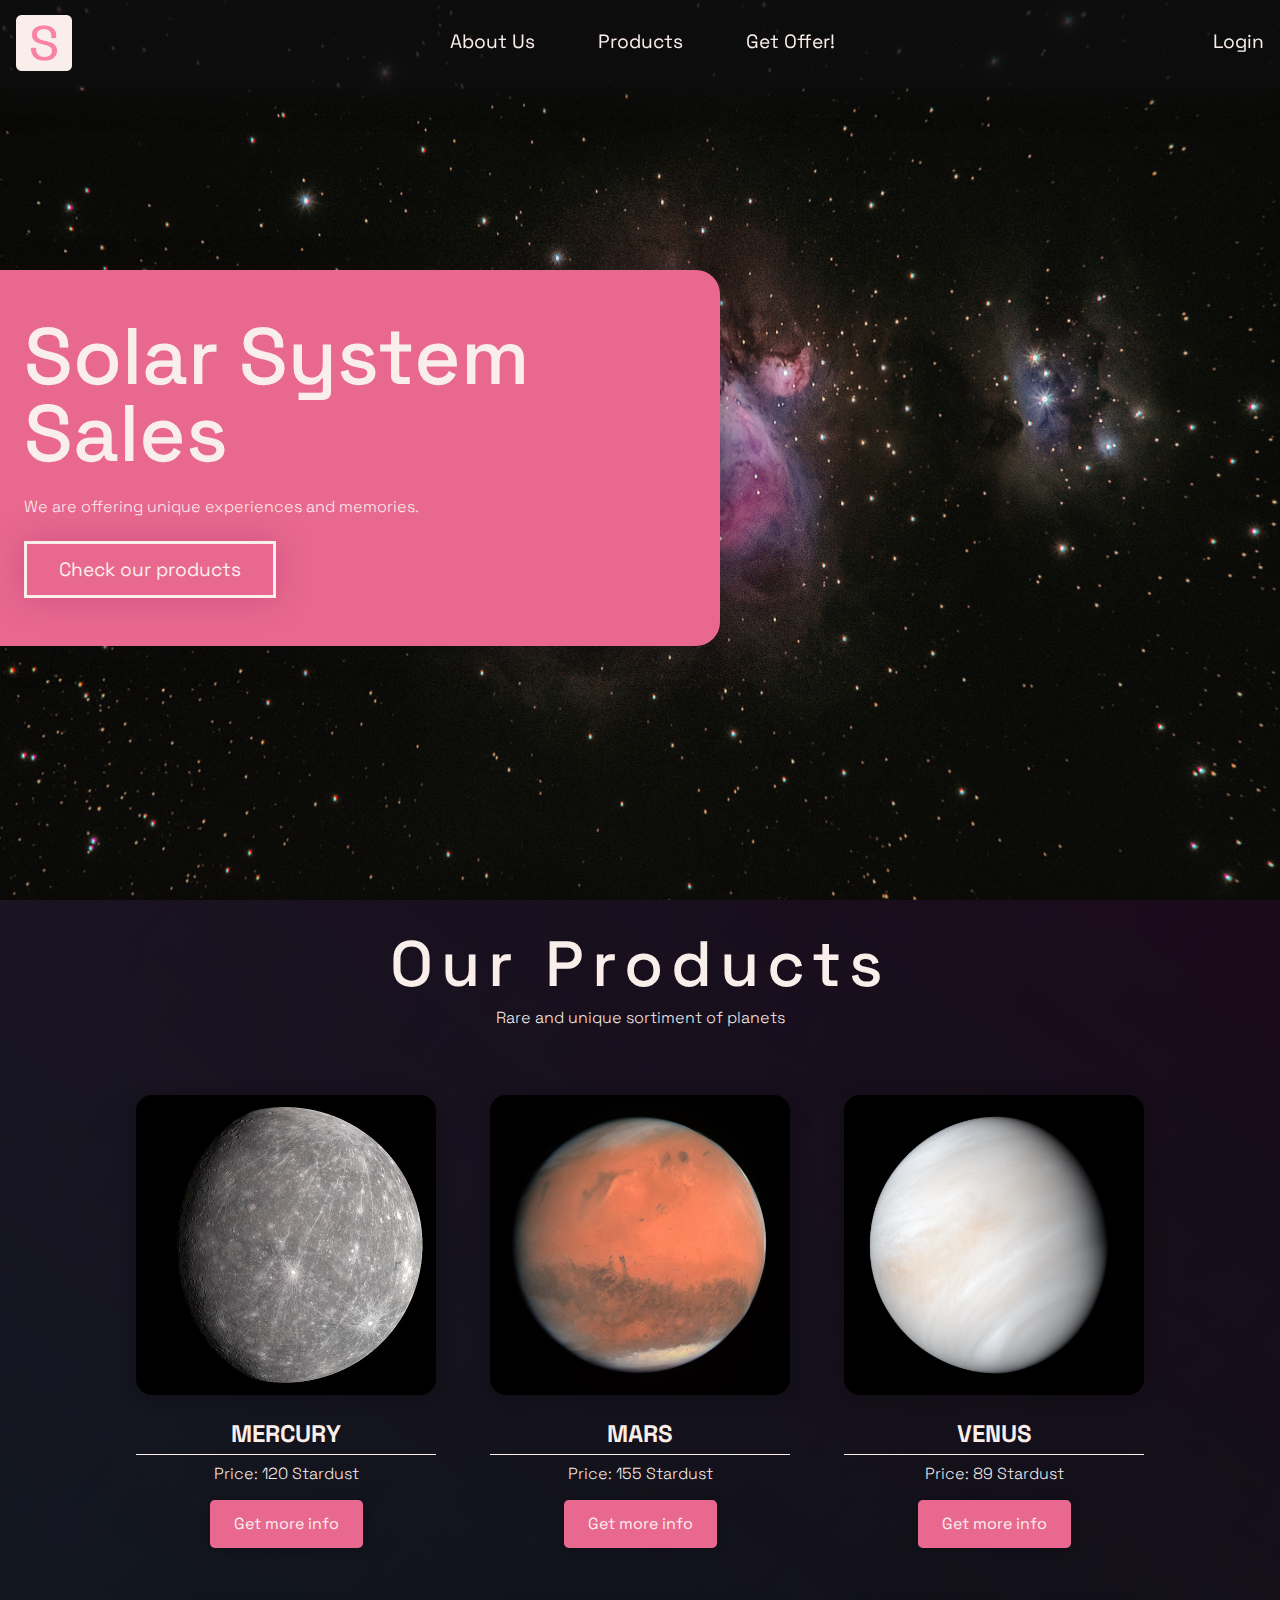
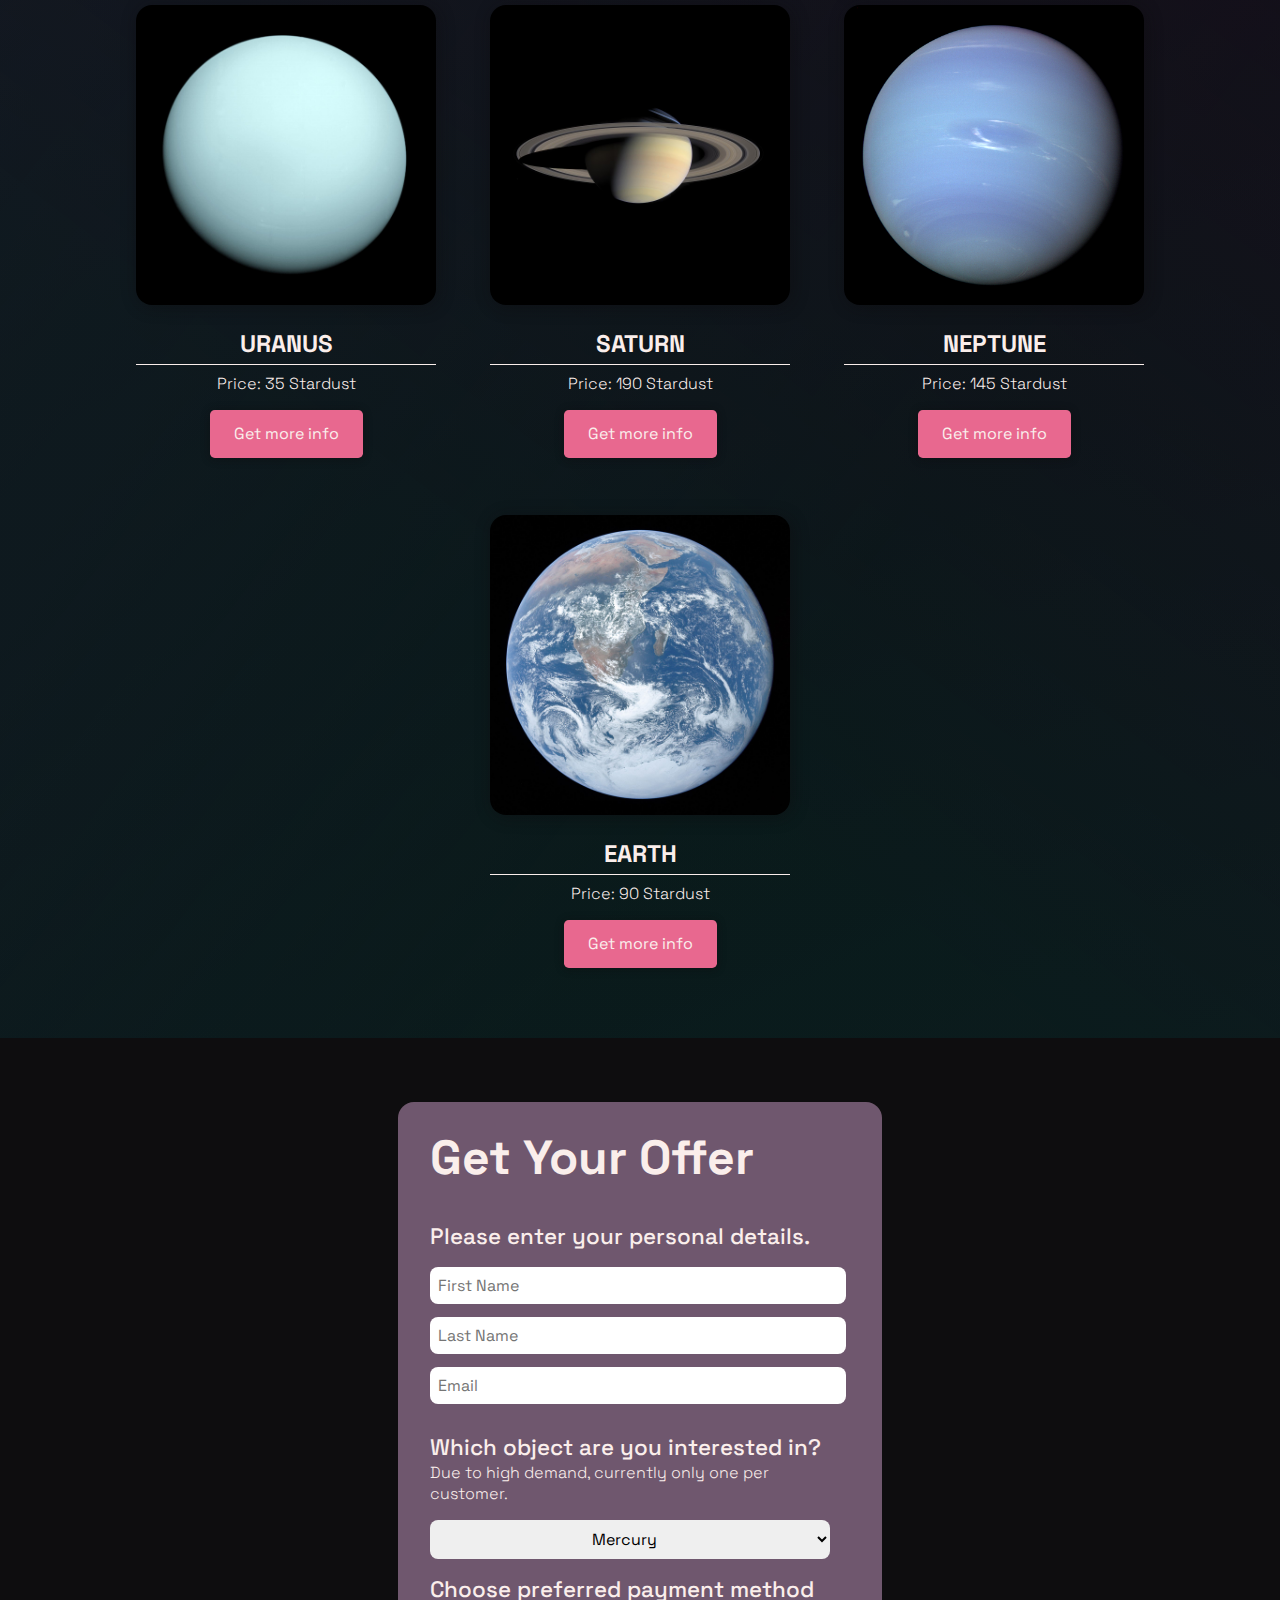
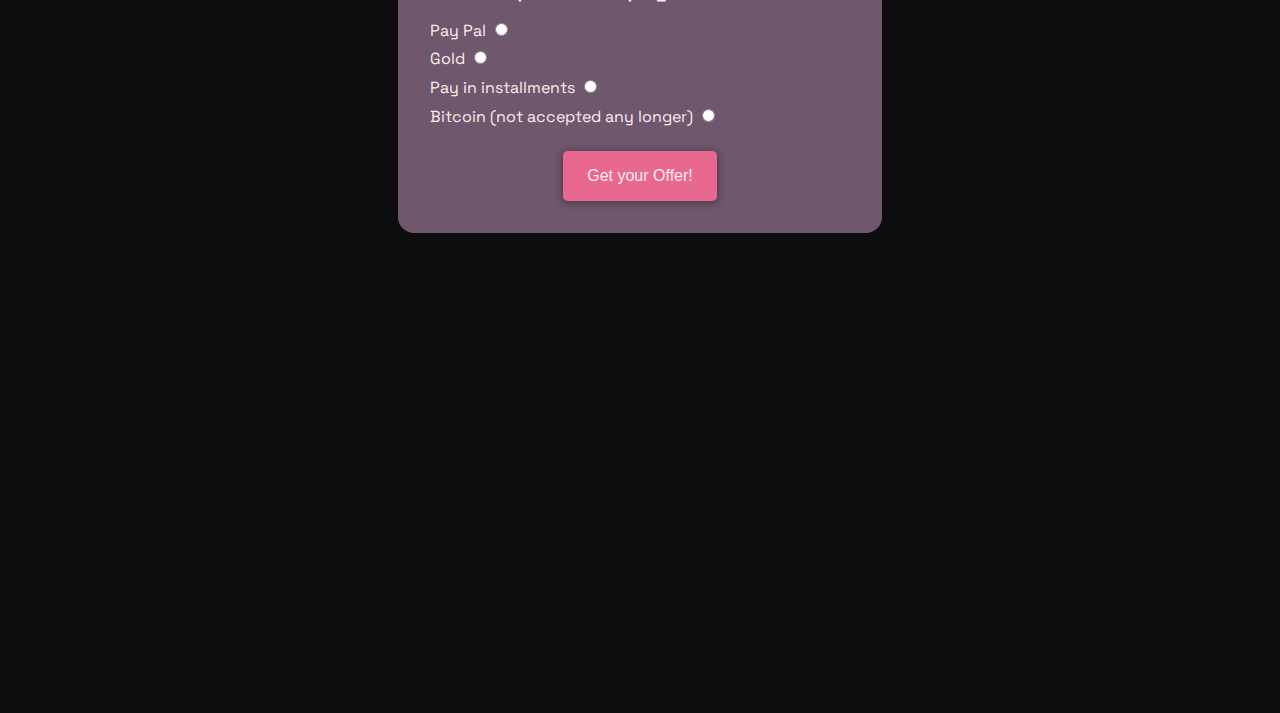
==== index.html @ cb99acc4 "files added" ====
<!DOCTYPE html>
<html lang="en">
<head>
  <meta charset="UTF-8">
  <meta http-equiv="X-UA-Compatible" content="IE=edge">
  <meta name="viewport" content="width=device-width, initial-scale=1.0">
  <link rel="preconnect" href="https://fonts.googleapis.com"><link rel="preconnect" href="https://fonts.gstatic.com" crossorigin><link href="https://fonts.googleapis.com/css2?family=Space+Grotesk:wght@300;500;700&display=swap" rel="stylesheet">
  <link rel="stylesheet" href="styles/reset.css">
  <link rel="stylesheet" href="styles/shared.css">
  <link rel="stylesheet" href="styles/styles.css">
  <link rel="icon" type="image/x-icon" href="images/favicon.ico">
  <title>Solar System Sales</title>
</head>
<body>
  <Header>
    <nav id="nav-bar">
        <a href="#" ><img src="images/logo.png" id="logo" alt="Solar Soystem Sales Logo and home button"></a>
        <section>
          <a href="about.html" class="nav-text">About Us</a>
          <a href="#product-section" class="nav-text disappear">Products</a>
          <a href="#offer-form" class="nav-text">Get Offer!</a>
        </section>
        <a href="members.html" class="nav-text">Login</a>
    </nav>
  </Header>


  <main>
    <section id="hero-section">
      <div id="hero-img">
      </div>
      <div id="hero-text">
        <h1>Solar System Sales</h1>
        <p>We are offering unique experiences and memories.</p>
        <a href="#product-section" class="btn">Check our products</a>
      </div>
    </section>

    <section id="product-section">
      <h2>Our Products</h2>
      <p>Rare and unique sortiment of planets</p>
      <div id="planet-layout">
        <div class="planet-card">
          <img src="images/Mercury.jpg" alt="Planet Mercury">
          <h3>Mercury</h3>
          <p>Price: 120 Stardust</p>
          <a href="https://solarsystem.nasa.gov/planets/mercury/overview/"class="small-btn" target="_blank">Get more info</a>
        </div>
        <div class="planet-card">
          <img src="images/Mars.jpg" alt="Planet Mars">
          <h3>Mars</h3>
          <p>Price: 155 Stardust</p>
          <a href="https://solarsystem.nasa.gov/planets/mars/overview/"class="small-btn" target="_blank">Get more info</a>
        </div>
        <div class="planet-card">
          <img src="images/Venus.jpg" alt="Planet Venus">
          <h3>Venus</h3>
          <p>Price: 89 Stardust</p>
          <a href="https://solarsystem.nasa.gov/planets/venus/overview/"class="small-btn" target="_blank">Get more info</a>
        </div>
        <div class="planet-card">
          <img src="images/Uranus.jpg" alt="Planet Uranus">
          <h3>Uranus</h3>
          <p>Price: 35 Stardust</p>
          <a href="https://solarsystem.nasa.gov/planets/uranus/overview/"class="small-btn" target="_blank">Get more info</a>
        </div>
        <div class="planet-card">
          <img src="images/Saturn.jpg" alt="Planet Saturn">
          <h3>Saturn</h3>
          <p>Price: 190 Stardust</p>
          <a href="https://solarsystem.nasa.gov/planets/saturn/overview/"class="small-btn" target="_blank">Get more info</a>
        </div>
        <div class="planet-card">
          <img src="images/Neptune.jpg" alt="Planet Neptune">
          <h3>Neptune</h3>
          <p>Price: 145 Stardust</p>
          <a href="https://solarsystem.nasa.gov/planets/neptune/overview/"class="small-btn" target="_blank">Get more info</a>
        </div>
        <div class="planet-card">
          <img src="images/Earth.jpg" alt="Planet Earth">
          <h3>Earth</h3>
          <p>Price: 90 Stardust</p>
          <a href="https://solarsystem.nasa.gov/planets/earth/overview/"class="small-btn" target="_blank">Get more info</a>
        </div>
      </div>
    </section>
  </main>


  <footer>
    <form action="/purchase" id="offer-form">
      <h4>Get Your Offer</h4>
      <section id="pers-info-section">
        <h3>Please enter your personal details.</h3>
        <label for="first-name-input" class="hidden">First Name</label>
        <input
          type="text"
          name="first-name"
          id="first-name-input"
          minlength="3"
          maxlength="20"
          placeholder="First Name"
          required
          class="text-input"
        />
        <label for="last-name-input" class="hidden">Last Name</label>
        <input
          type="text"
          name="last-name"
          id="last-name-input"
          minlength="3"
          maxlength="20"
          placeholder="Last Name"
          required
          class="text-input"
        />
  
        <label for="email-name-input" class="hidden">Email</label>
        <input
          type="email"
          name="email"
          id="email-input"
          placeholder="Email"
          required
          class="text-input"
        />
      </section>

      <h3>Which object are you interested in?</h3>
      <p>Due to high demand, currently only one per customer.</p>

      <label for="planet-selector" class="hidden"
        >Choice of object</label>
      <select name="planet" id="planet-selector" class="text-input">
        <option value="mercury">Mercury</option>
        <option value="venus">Venus</option>
        <option value="earth">Earth</option>
        <option value="mars">Mars</option>
        <option value="jupiter">Jupiter</option>
        <option value="saturn">Saturn</option>
        <option value="uranus">Uranus</option>
        <option value="Neptune">Neptune</option>
      </select>

      <h3>Choose preferred payment method</h3>

      <div>
        <label for="pay-pal">Pay Pal</label>
        <input type="radio" name="pay-method" id="pay-pal" />
      </div>
      <div>
        <label for="gold">Gold</label>
        <input type="radio" name="pay-method" id="gold" />
      </div>
      <div>
        <label for="installments">Pay in installments </label>
        <input type="radio" name="pay-method" id="installments" />
      </div>
      <div>
        <label for="btc">Bitcoin (not accepted any longer)</label>
        <input type="radio" name="pay-method" id="btc" />
      </div>
      <div class="center">
        <button class="small-btn">Get your Offer!</button>
      </div>
    </form>

  </footer>
</body>
</html>
---- styles/shared.css ----
html {
  --prim-color-500: #e8688f;
  --sec-color-500: #faeeeb;
  --dark-color-500: #0e0d0f;
  --dark-color-500-80: #0e0d0fce;
  --dark-color-500-50: #0e0d0f7c;

  --rainbow-1: #64ffe5;
  --rainbow-2: #ffaa79;
  --rainbow-3: #ff8ae2;
  --rainbow-4: #f7ec73;
}

body {
  font-family: 'Space Grotesk', sans-serif;
  background-color: var(--dark-color-500); 
  color: var(--sec-color-500);
}

nav{
  z-index: 1;
  position: fixed;
  top: 0;
  width: calc(100% - 2rem);
  display: flex;
  justify-content:space-between;
  align-items:center;
  background-color: var(--dark-color-500-80);
  box-shadow: 0 8px 30px var(--dark-color-500-80);
  height: 5.5rem;
  padding: 0 1rem;
}

.nav-text {
  text-decoration: none;
  color: var(--sec-color-500);
  font-size: 1.2rem;
  transition: 0.3s;
  border-bottom: 5px solid transparent;
}

.nav-text:hover {
color: var(--prim-color-500);
border-bottom: 5px solid var(--prim-color-500);
cursor: pointer;
}

#logo {
  width: 3.5rem;
  height: 3.5rem;
}


#logo:hover {
  border-bottom: 0px solid transparent;
}


#nav-bar section {
display: flex;
justify-content: space-evenly;
flex: 1;
max-width: 32rem;
}


h1 {
  font: 500 5rem "Space Grotesk";
  margin: 1.5rem 0;
  line-height: 4.8rem;
}

p {
  font: 300 1rem "Space Grotesk";
}

.large-p {
  font-size: 1.2rem;
  margin: 1.5rem 0;
}

.small-btn {
  display: inline-block;
  text-decoration: none;
  padding: 1rem 1.5rem;
  background-color: var(--prim-color-500);
  color: var(--sec-color-500);
  border-style: none;
  margin-top: 1rem;
  font-size: 1rem;
  border-radius: 0.3rem;
  box-shadow: 0 1px 8px var(--dark-color-500-50);
  transition: .7s;
  cursor: pointer;
}

.small-btn:hover {
  background-image: linear-gradient(90deg, var(--rainbow-1) 0%, var(--rainbow-2) 49%, var(--rainbow-3) 80%, var(--rainbow-4) 100%);
}

.text-input {
  font: inherit;
  padding: 0.5rem;
  width: 100%;
  max-width: 400px ;
  border-style: none;
  border-radius: 0.5rem;
}

.text-input:focus{
  border: 2px solid var(--prim-color-500);
}

.text-input:hover{
  background-color: rgb(217, 227, 236);
}

.hidden {
  display: none;
}

@media (max-width: 574px) {
  h1 {
    font-size: 4rem;
    line-height: 3.8rem;
  }

  .disappear {
    display: none;
  }
}
---- styles/styles.css ----
#hero-section {
 height: 100vh;
 min-height: 500px;
}

/* why does the hero image need a height? */
#hero-img {
  height: 100vh;
  min-height: 500px;
  background-image: url("../images/universe.jpg");
  background-size: cover; 
}


#hero-text {
  padding: 1.5rem 6rem 1.5rem 1.5rem ;
  color: var(--sec-color-500);
  position: relative;
  width: 60%;
  min-width: 200px;
  max-width: 600px;
  border-radius: 0 1.5rem 1.5rem 0;
  background-color: var(--prim-color-500) ;
  box-shadow: 5px 5px 32px 2px var(--dark-color-500-50);
  top: -70%
}

.btn {
  box-sizing: border-box;
  margin: 1.5rem 0.3rem 1.5rem 0;
  display: inline-block;
  padding: 1rem 2rem;
  color: var(--sec-color-500);
  text-decoration: none;
  font-size: 1.2em;
  border: 3px solid var(--sec-color-500);
  box-shadow: 0 0 32px 1px rgba(169, 53, 121, 0.4);
  transition: 0.3s;
}


.btn:hover {
  color: var(--dark-color-500);
  border-color: transparent;
  background-image: linear-gradient(90deg, var(--rainbow-1) 0%, var(--rainbow-2) 49%, var(--rainbow-3) 80%, var(--rainbow-4) 100%);
  transform: translateY(3px);
  animation: slidebg 5s linear 2s infinite alternate;
}


h2 {
  font-weight: 500;
  font-size: 4rem;
  letter-spacing: 0.5rem;
  text-align: center;
  padding: 2rem 0 0.7rem 0;
}


/* ------------product section------------- */

#product-section {
  background: linear-gradient(
      217deg,rgba(27, 6, 26, 0.8),rgba(2, 18, 24, 0.566) 70.71%), linear-gradient(127deg, rgb(44, 38, 53), rgba(16, 35, 16, 0.608) 70.71%),
    linear-gradient(336deg, rgba(36, 58, 80, 0.8), rgba(10, 10, 57, 0.246) 70.71%);
}


#product-section p {
  text-align: center;
  font-weight: 300;
}

#planet-layout {
  display:flex;
  flex-wrap: wrap;
  justify-content: center;
  padding:  1rem 0 4rem 0;
}



.planet-card {
  width: 300px;
  height: 408px;
  text-align: center;
  padding: 1rem;
  margin: 2rem 0.5rem;
  border-radius: 1rem;
  border: 3px solid transparent;
  transition: 0.1s;
}

.planet-card:hover {
  border: 3px solid var(--prim-color-500);
  background-color: rgb(28, 28, 28);
  transform: translateY(3px);
}

.planet-card img {
  width: inherit;
  max-height: 300px;
  border-radius: 1rem;
  box-shadow: 2px 2px 16px var(--dark-color-500-50);
  margin-bottom: 1.5rem;
}

.planet-card h3 {
  font-size: 1.5rem;
  font-weight: 700;
  text-transform: uppercase;
  border-bottom: 0.2px solid var(--sec-color-500);
  padding-bottom: 0.5rem;
  margin-bottom: 0.5rem;
}


@media (max-width: 574px){
  .planet-card {
    max-width: 240px;
    margin: 0.5rem 0.5rem;
  }
  .planet-card img {
    max-height: 240px;
    max-width: 240px;
  }
}

/*------------- Get our offer form --------------- */

footer {
  background-color: var(--dark-color-500);
  padding: 4rem 0 0 0;
}

#offer-form {
  width: 50%;
  min-width: 300px;
  max-width: 420px ;
  margin: 0 auto 30rem auto;
  padding: 2rem;
  border-radius: 1rem;
  background-color: rgba(136, 106, 134, 0.8);
}

#pers-info-section {
  display: flex;
  flex-direction: column;
}

#planet-selector {
  padding: 0.5rem;
  text-align: center;
}
form h3 {
  margin: 1rem 0;
  font: 500 1.4rem "Space Grotesk";
}


h4 {
  font-size: 3rem;
  font-weight: 700;
  margin-bottom: 1.5rem;
}

footer p {
  font: 300 1rem "Space Grotesk";

  margin: -1rem 0 1rem 0;
 }

footer input {
  margin-bottom: 0.8rem;
}


footer label:hover {
  background-color: #9287a7;
}

.center {
  display: flex;
  justify-content: center;
}
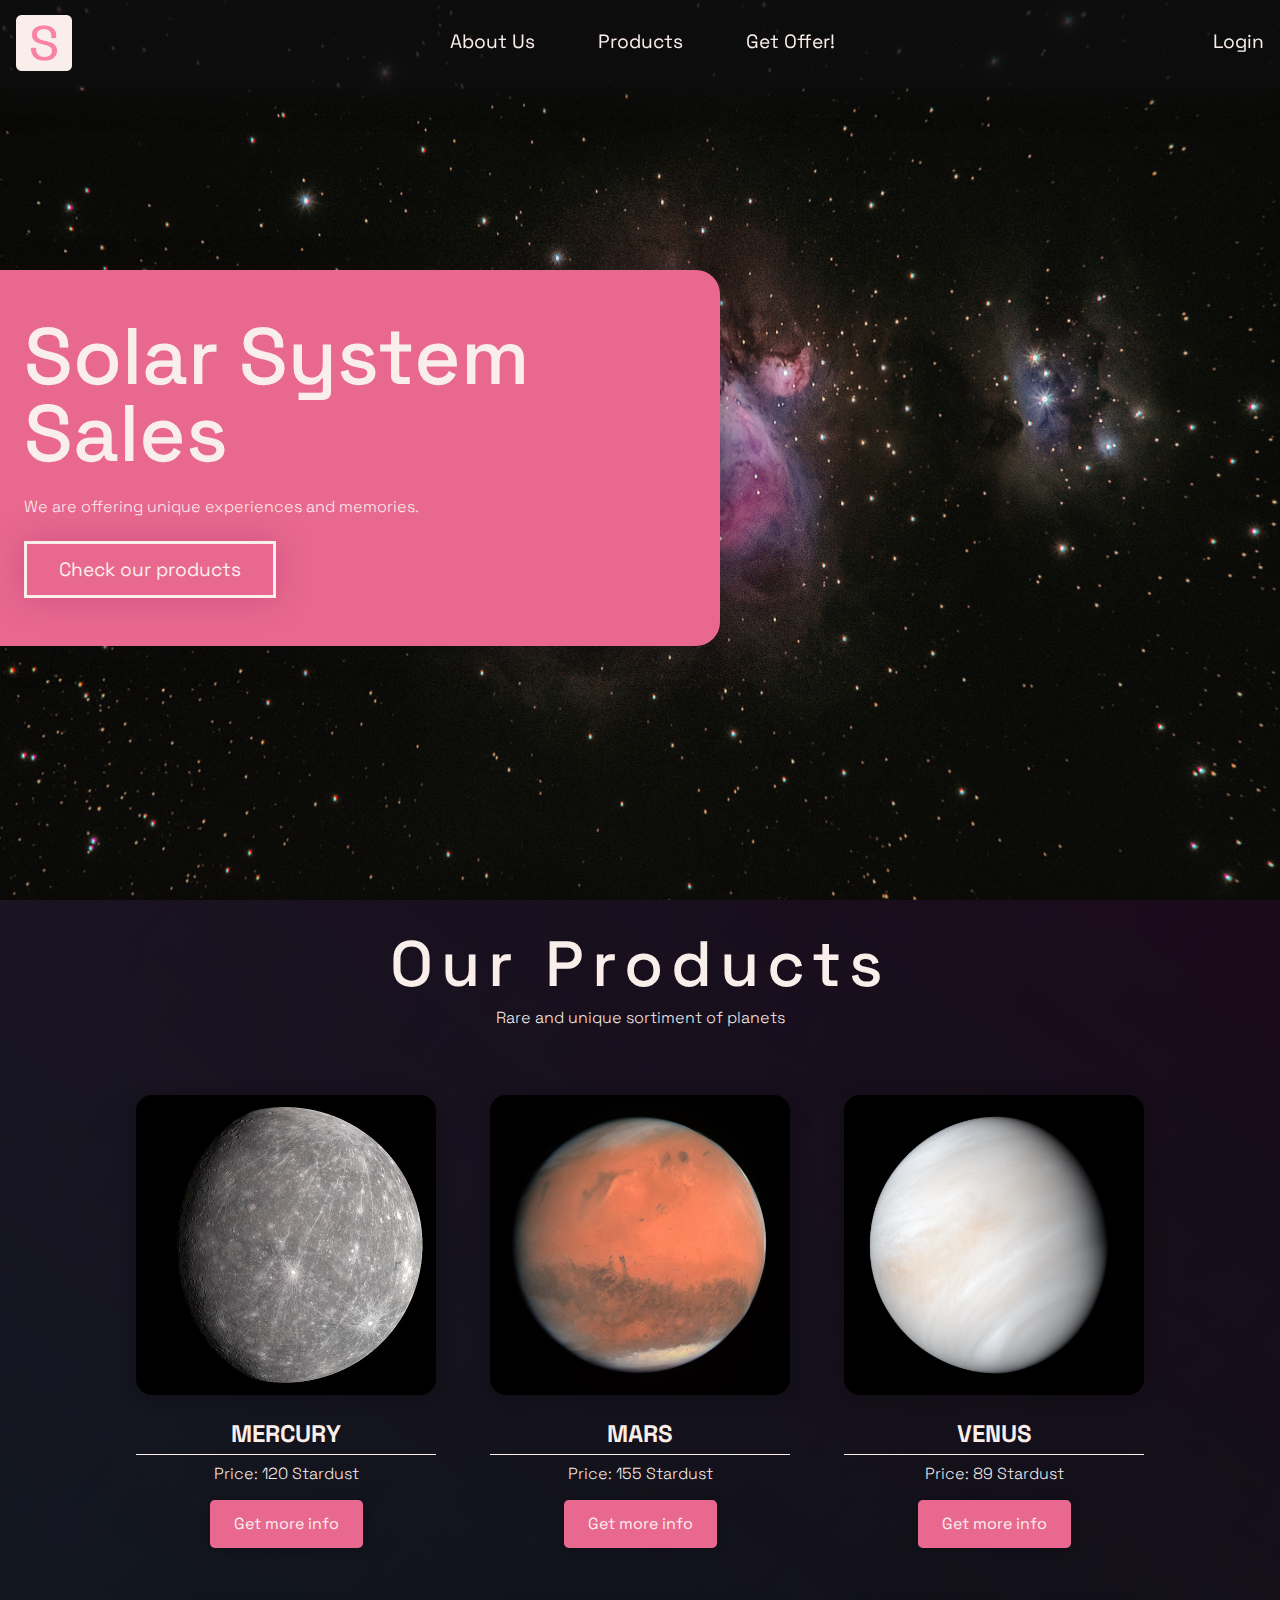
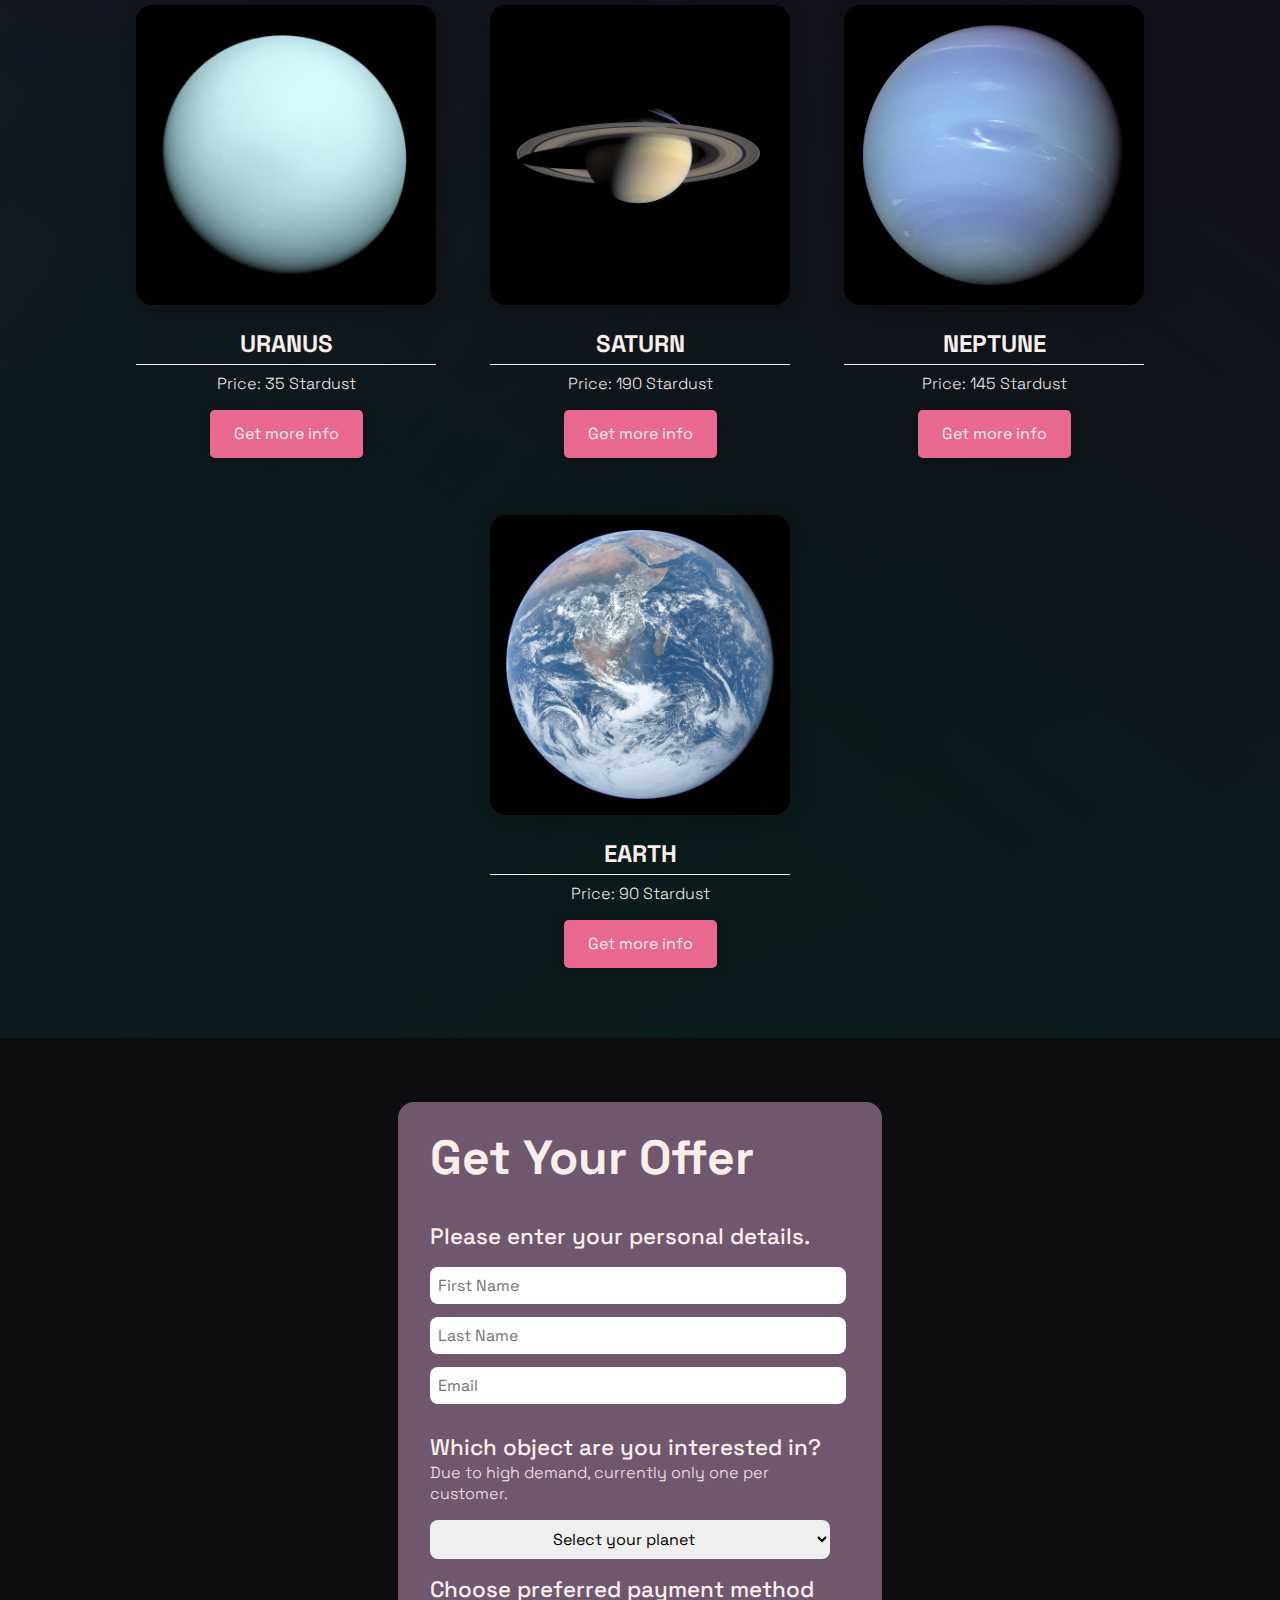
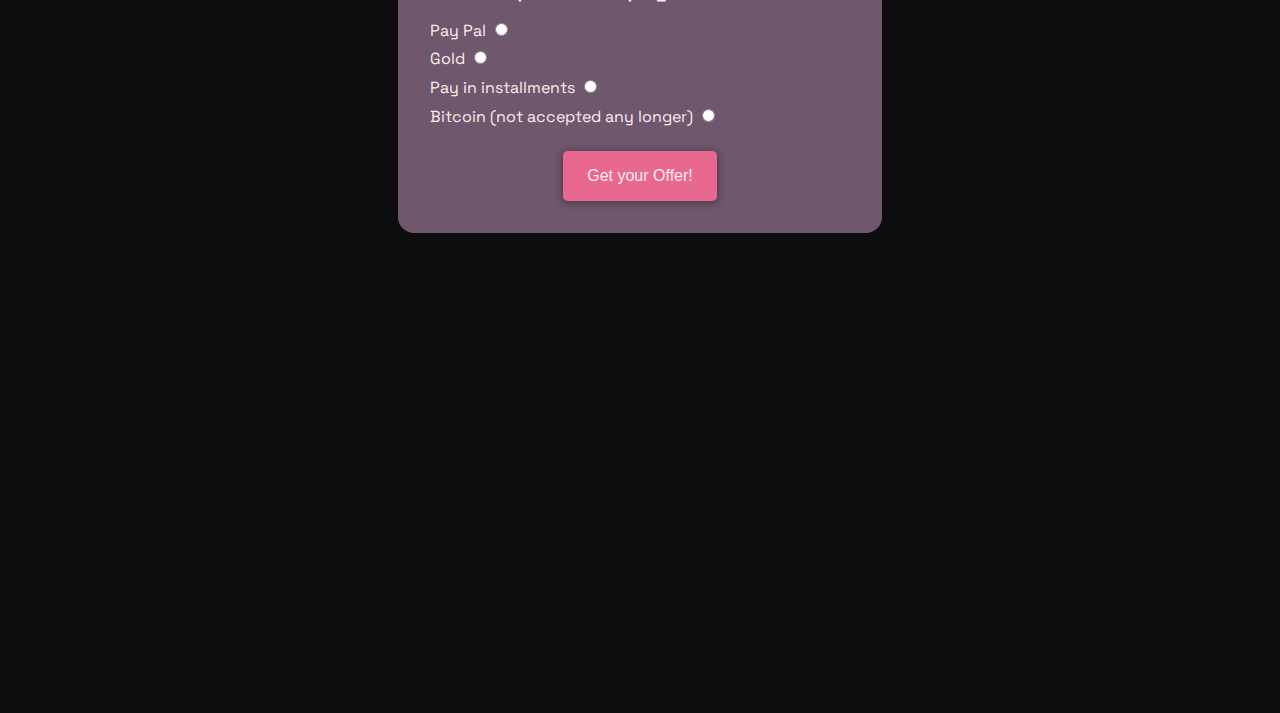
==== commit 8620f74e: "added script.js to validate the Offer Form and modified index.html and style.css" ====
--- a/index.html
+++ b/index.html
@@ -87,84 +87,90 @@
   </main>
 
 
-  <footer>
-    <form action="/purchase" id="offer-form">
-      <h4>Get Your Offer</h4>
-      <section id="pers-info-section">
-        <h3>Please enter your personal details.</h3>
-        <label for="first-name-input" class="hidden">First Name</label>
-        <input
-          type="text"
-          name="first-name"
-          id="first-name-input"
-          minlength="3"
-          maxlength="20"
-          placeholder="First Name"
-          required
-          class="text-input"
-        />
-        <label for="last-name-input" class="hidden">Last Name</label>
-        <input
-          type="text"
-          name="last-name"
-          id="last-name-input"
-          minlength="3"
-          maxlength="20"
-          placeholder="Last Name"
-          required
-          class="text-input"
-        />
-  
-        <label for="email-name-input" class="hidden">Email</label>
-        <input
-          type="email"
-          name="email"
-          id="email-input"
-          placeholder="Email"
-          required
-          class="text-input"
-        />
-      </section>
+ <footer>
+      <div class="offer-container">
+        <form action="/purchase" id="offer-form">
+          <h4>Get Your Offer</h4>
+          <section id="pers-info-section">
+            <h3>Please enter your personal details.</h3>
+            <div class="input-field">
+              <label for="first-name-input" class="hidden">First Name</label>
+              <input
+                type="text"
+                name="first-name"
+                id="first-name-input"
+                placeholder="First Name"
+                class="text-input"
+              />
+              <span class="errorMessage"></span>
+            </div>
+            <div class="input-field">
+              <label for="last-name-input" class="hidden">Last Name</label>
+              <input
+                type="text"
+                name="last-name"
+                id="last-name-input"
+                placeholder="Last Name"
+                class="text-input"
+              />
+              <span class="errorMessage"></span>
+            </div>
+            <div class="input-field">
+              <label for="email-name-input" class="hidden">Email</label>
+              <input
+                type="email"
+                name="email"
+                id="email-input"
+                placeholder="Email"
+                class="text-input"
+              />
+              <span class="errorMessage"></span>
+            </div>
+          </section>
 
-      <h3>Which object are you interested in?</h3>
-      <p>Due to high demand, currently only one per customer.</p>
-
-      <label for="planet-selector" class="hidden"
-        >Choice of object</label>
-      <select name="planet" id="planet-selector" class="text-input">
-        <option value="mercury">Mercury</option>
-        <option value="venus">Venus</option>
-        <option value="earth">Earth</option>
-        <option value="mars">Mars</option>
-        <option value="jupiter">Jupiter</option>
-        <option value="saturn">Saturn</option>
-        <option value="uranus">Uranus</option>
-        <option value="Neptune">Neptune</option>
-      </select>
-
-      <h3>Choose preferred payment method</h3>
-
-      <div>
-        <label for="pay-pal">Pay Pal</label>
-        <input type="radio" name="pay-method" id="pay-pal" />
+          <h3>Which object are you interested in?</h3>
+          <p>Due to high demand, currently only one per customer.</p>
+          <div class="input-field">
+            <label for="planet-selector" class="hidden">Choice of object</label>
+            <select name="planet" id="planet-selector" class="text-input">
+              <option value="noSelection">Select your planet</option>
+              <option value="mercury">Mercury</option>
+              <option value="venus">Venus</option>
+              <option value="earth">Earth</option>
+              <option value="mars">Mars</option>
+              <option value="jupiter">Jupiter</option>
+              <option value="saturn">Saturn</option>
+              <option value="uranus">Uranus</option>
+              <option value="Neptune">Neptune</option>
+            </select>
+            <span class="errorMessage"></span>
+          </div>
+          <h3>Choose preferred payment method</h3>
+          <div class="input-field">
+            <div>
+              <label for="pay-pal">Pay Pal</label>
+              <input type="radio" name="pay-method" id="pay-pal" />
+            </div>
+            <div>
+              <label for="gold">Gold</label>
+              <input type="radio" name="pay-method" id="gold" />
+            </div>
+            <div>
+              <label for="installments">Pay in installments </label>
+              <input type="radio" name="pay-method" id="installments" />
+            </div>
+            <div>
+              <label for="btc">Bitcoin (not accepted any longer)</label>
+              <input type="radio" name="pay-method" id="btc" />
+            </div>
+            <span id="pay-method-error" class="errorMessage"></span>
+          </div>
+          <div class="center">
+            <button type="submit" class="small-btn">Get your Offer!</button>
+          </div>
+        </form>
       </div>
-      <div>
-        <label for="gold">Gold</label>
-        <input type="radio" name="pay-method" id="gold" />
-      </div>
-      <div>
-        <label for="installments">Pay in installments </label>
-        <input type="radio" name="pay-method" id="installments" />
-      </div>
-      <div>
-        <label for="btc">Bitcoin (not accepted any longer)</label>
-        <input type="radio" name="pay-method" id="btc" />
-      </div>
-      <div class="center">
-        <button class="small-btn">Get your Offer!</button>
-      </div>
-    </form>
-
-  </footer>
-</body>
-</html>+    </footer>
+    <script src="script.js"></script>
+  </body>
+</html>
--- a/styles/styles.css
+++ b/styles/styles.css
@@ -1,6 +1,6 @@
 #hero-section {
- height: 100vh;
- min-height: 500px;
+  height: 100vh;
+  min-height: 500px;
 }
 
 /* why does the hero image need a height? */
@@ -8,21 +8,20 @@
   height: 100vh;
   min-height: 500px;
   background-image: url("../images/universe.jpg");
-  background-size: cover; 
-}
-
+  background-size: cover;
+}
 
 #hero-text {
-  padding: 1.5rem 6rem 1.5rem 1.5rem ;
+  padding: 1.5rem 6rem 1.5rem 1.5rem;
   color: var(--sec-color-500);
   position: relative;
   width: 60%;
   min-width: 200px;
   max-width: 600px;
   border-radius: 0 1.5rem 1.5rem 0;
-  background-color: var(--prim-color-500) ;
+  background-color: var(--prim-color-500);
   box-shadow: 5px 5px 32px 2px var(--dark-color-500-50);
-  top: -70%
+  top: -70%;
 }
 
 .btn {
@@ -38,15 +37,19 @@
   transition: 0.3s;
 }
 
-
 .btn:hover {
   color: var(--dark-color-500);
   border-color: transparent;
-  background-image: linear-gradient(90deg, var(--rainbow-1) 0%, var(--rainbow-2) 49%, var(--rainbow-3) 80%, var(--rainbow-4) 100%);
+  background-image: linear-gradient(
+    90deg,
+    var(--rainbow-1) 0%,
+    var(--rainbow-2) 49%,
+    var(--rainbow-3) 80%,
+    var(--rainbow-4) 100%
+  );
   transform: translateY(3px);
   animation: slidebg 5s linear 2s infinite alternate;
 }
-
 
 h2 {
   font-weight: 500;
@@ -56,15 +59,21 @@
   padding: 2rem 0 0.7rem 0;
 }
 
-
 /* ------------product section------------- */
 
 #product-section {
   background: linear-gradient(
-      217deg,rgba(27, 6, 26, 0.8),rgba(2, 18, 24, 0.566) 70.71%), linear-gradient(127deg, rgb(44, 38, 53), rgba(16, 35, 16, 0.608) 70.71%),
-    linear-gradient(336deg, rgba(36, 58, 80, 0.8), rgba(10, 10, 57, 0.246) 70.71%);
-}
-
+      217deg,
+      rgba(27, 6, 26, 0.8),
+      rgba(2, 18, 24, 0.566) 70.71%
+    ),
+    linear-gradient(127deg, rgb(44, 38, 53), rgba(16, 35, 16, 0.608) 70.71%),
+    linear-gradient(
+      336deg,
+      rgba(36, 58, 80, 0.8),
+      rgba(10, 10, 57, 0.246) 70.71%
+    );
+}
 
 #product-section p {
   text-align: center;
@@ -72,13 +81,11 @@
 }
 
 #planet-layout {
-  display:flex;
+  display: flex;
   flex-wrap: wrap;
   justify-content: center;
-  padding:  1rem 0 4rem 0;
-}
-
-
+  padding: 1rem 0 4rem 0;
+}
 
 .planet-card {
   width: 300px;
@@ -114,8 +121,7 @@
   margin-bottom: 0.5rem;
 }
 
-
-@media (max-width: 574px){
+@media (max-width: 574px) {
   .planet-card {
     max-width: 240px;
     margin: 0.5rem 0.5rem;
@@ -136,7 +142,7 @@
 #offer-form {
   width: 50%;
   min-width: 300px;
-  max-width: 420px ;
+  max-width: 420px;
   margin: 0 auto 30rem auto;
   padding: 2rem;
   border-radius: 1rem;
@@ -148,6 +154,23 @@
   flex-direction: column;
 }
 
+.input-field.success input {
+  border-color: #09c372;
+  border-style: solid;
+}
+
+.input-field.error input {
+  border-color: #ff3860;
+  border-style: solid;
+  margin-top: 0.8rem;
+  margin-bottom: 0;
+}
+
+.input-field .errorMessage {
+  color: var(--prim-color-500);
+  font: italic 300 1rem "Space Grotesk";
+}
+
 #planet-selector {
   padding: 0.5rem;
   text-align: center;
@@ -156,7 +179,6 @@
   margin: 1rem 0;
   font: 500 1.4rem "Space Grotesk";
 }
-
 
 h4 {
   font-size: 3rem;
@@ -168,12 +190,11 @@
   font: 300 1rem "Space Grotesk";
 
   margin: -1rem 0 1rem 0;
- }
+}
 
 footer input {
   margin-bottom: 0.8rem;
 }
-
 
 footer label:hover {
   background-color: #9287a7;
